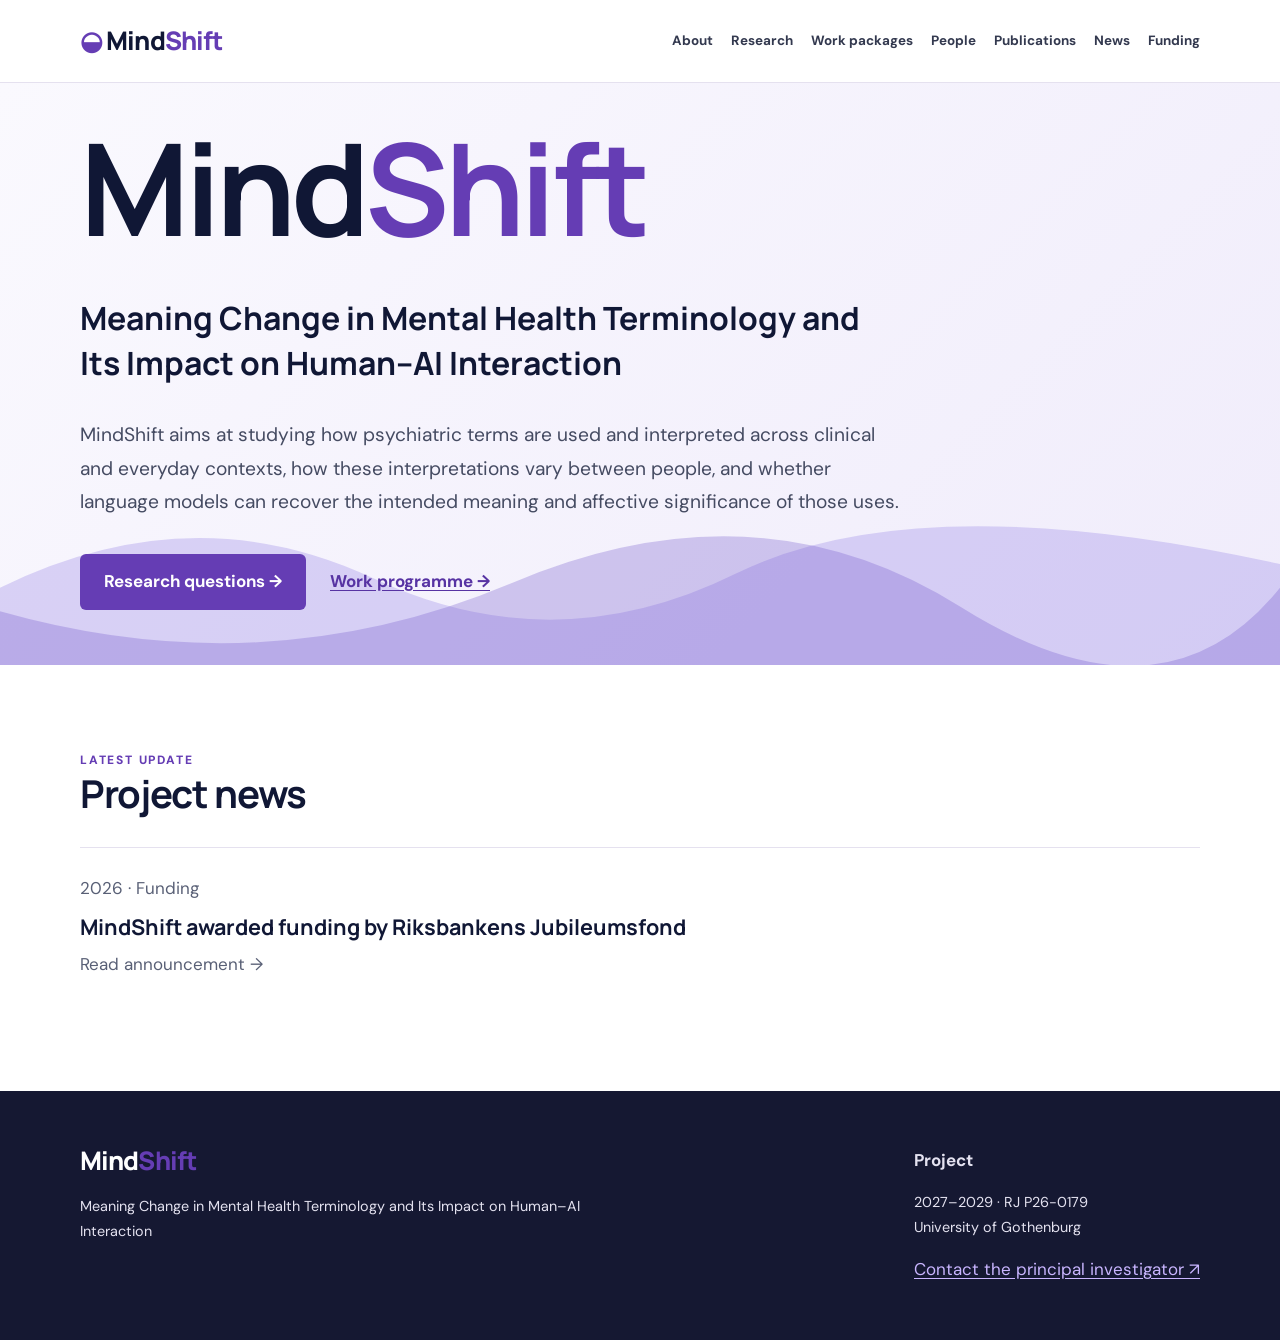
==== index.html @ d9022745 "first commit" ====
<!doctype html><html lang="en"><head><meta charset="utf-8"><meta name="viewport" content="width=device-width,initial-scale=1"><meta name="description" content="MindShift: Meaning Change in Mental Health Terminology and Its Impact on Human–AI Interaction."><title>Home | MindShift</title><link rel="stylesheet" href="styles.css"></head><body><a class="skip" href="#main">Skip to content</a><header class="header"><div class="wrap navwrap"><a class="logo" href="index.html" aria-label="MindShift home"><span class="mark">◒</span> Mind<span>Shift</span></a><button class="menu" aria-controls="navigation" aria-expanded="false">Menu ☰</button><nav id="navigation" aria-label="Main navigation"><a href="about.html" >About</a><a href="research.html" >Research</a><a href="work-packages.html" >Work packages</a><a href="people.html" >People</a><a href="publications.html" >Publications</a><a href="news.html" >News</a><a href="funding.html" >Funding</a></nav></div></header><main id="main"><section class="homehero"><div class="wrap"><h1>Mind<span>Shift</span></h1><p class="home-title">Meaning Change in Mental Health Terminology and Its Impact on Human–AI Interaction</p><p class="lede">MindShift aims at studying how psychiatric terms are used and interpreted across clinical and everyday contexts, how these interpretations vary between people, and whether language models can recover the intended meaning and affective significance of those uses.</p><div class="actions"><a class="btn" href="research.html">Research questions →</a><a class="quiet" href="work-packages.html">Work programme →</a></div></div><div class="waves" aria-hidden="true"><svg viewBox="0 0 1200 180" preserveAspectRatio="none"><path d="M0 95 Q180 -5 350 85 T690 80 T1200 70 V180 H0Z" fill="#a79ae9" opacity=".4"/><path d="M0 120 Q250 200 480 90 T900 115 T1200 95 V180 H0Z" fill="#7256c9" opacity=".3"/></svg></div></section><section class="section"><div class="wrap"><div class="eyebrow">LATEST UPDATE</div><h2>Project news</h2><a class="feature" href="news/funding-award.html"><span>2026 · Funding</span><strong>MindShift awarded funding by Riksbankens Jubileumsfond</strong><span>Read announcement →</span></a></div></section></main><footer><div class="wrap foot"><div><a class="logo" href="index.html">Mind<span>Shift</span></a><p>Meaning Change in Mental Health Terminology and Its Impact on Human–AI Interaction</p></div><div><strong>Project</strong><p>2027–2029 · RJ P26-0179<br>University of Gothenburg</p><a href="mailto:pierluigi.cassotti[at]gu.se">Contact the principal investigator ↗</a></div></div></footer><script src="script.js"></script></body></html>
---- styles.css ----
@import url('https://fonts.googleapis.com/css2?family=DM+Sans:wght@400;500;600;700&family=Manrope:wght@400;500;600;700;800&display=swap');:root{--ink:#101735;--purple:#653db4;--light:#f6f4fc;--line:#e5e1ef;--muted:#596076}*{box-sizing:border-box}html{scroll-behavior:smooth}body{margin:0;color:var(--ink);font:17px/1.75 'DM Sans',Arial,sans-serif;background:#fff}a{color:#5733a3;text-underline-offset:3px}a:hover{color:#341d6d}h1,h2,h3,.logo{font-family:Manrope,Arial,sans-serif;line-height:1.2;letter-spacing:-.035em}h1{font-size:clamp(2.6rem,5vw,4.7rem);margin:.4em 0}h2{font-size:clamp(1.8rem,3vw,2.7rem);margin:0 0 .8em}h3{font-size:1.25rem;margin:.4em 0}.wrap{width:min(1120px,calc(100% - 48px));margin:auto}.header{background:#fff;border-bottom:1px solid var(--line);position:sticky;top:0;z-index:10}.navwrap{display:flex;justify-content:space-between;align-items:center;gap:20px;min-height:82px}.logo{font-weight:800;font-size:1.6rem;color:var(--ink);text-decoration:none;white-space:nowrap}.logo span{color:var(--purple)}.mark{color:var(--purple)}nav{display:flex;align-items:center;gap:18px;flex-wrap:wrap}nav a{text-decoration:none;color:#33394f;font-size:.84rem;font-weight:700}nav a[aria-current=page]{color:var(--purple);border-bottom:2px solid var(--purple)}.menu{display:none}.skip{position:absolute;top:-100px}.skip:focus{top:0;z-index:20;background:white}.homehero{position:relative;overflow:hidden;background:linear-gradient(135deg,#faf9fe,#f0ecfb);padding:15px 0 55px}.homehero .wrap{position:relative;z-index:1}.homehero h1{font-size:clamp(4rem,10vw,8rem);margin:.1em 0}.homehero h1 span{color:var(--purple)}.home-title{font:700 clamp(1.35rem,2.5vw,2rem)/1.4 Manrope;max-width:790px}.lede{max-width:820px;font-size:1.2rem;color:#454b62}.eyebrow{font-size:.75rem;letter-spacing:.15em;font-weight:800;color:var(--purple);text-transform:uppercase}.waves{position:absolute;bottom:-3px;width:100%;height:170px}.waves svg{width:100%;height:100%}.actions{display:flex;align-items:center;gap:24px;margin-top:35px}.btn{display:inline-block;background:var(--purple);color:white;padding:13px 24px;border-radius:6px;text-decoration:none;font-weight:700}.btn:hover{background:#482487;color:white}.quiet{font-weight:700}.section{padding:85px 0}.intro{max-width:890px;font-size:1.18rem}.pagehead{padding:85px 0 75px;background:linear-gradient(115deg,#f8f7fd,#f0edfa);border-bottom:1px solid var(--line)}.pagehead h1{max-width:1050px}.prose{max-width:940px}.prose p{max-width:840px}.prose+.prose{border-top:1px solid var(--line)}.cards{display:grid;grid-template-columns:repeat(2,minmax(0,1fr));gap:22px;margin-top:30px}.card{border:1px solid var(--line);padding:28px;border-radius:10px;background:#fff}.card p{margin-bottom:0}.band,.muted{background:var(--light)}.band{padding:65px 0}.bandgrid{display:grid;grid-template-columns:1.4fr 1fr;align-items:center;gap:60px}.bandgrid img,.funding img{width:100%;max-width:390px;background:white;border:1px solid var(--line);border-radius:8px}.feature,.entry{display:flex;flex-direction:column;gap:8px;padding:26px 0;border-top:1px solid var(--line);text-decoration:none;color:var(--ink)}.feature strong,.entry strong{font:700 1.35rem/1.4 Manrope}.feature span,.entry span,.entry small{color:var(--muted)}.feature:hover strong,.entry:hover strong{color:var(--purple)}.entries{margin-top:25px}.wp{padding:42px 0;border-bottom:1px solid var(--line);max-width:900px}.wp h2{margin:.4em 0}.wp h3{font-size:1rem;margin-top:26px}.people{display:grid;grid-template-columns:1fr 1fr;gap:40px}.person{border:1px solid var(--line);border-radius:10px;overflow:hidden}.person img{width:100%;height:290px;object-fit:cover;object-position:center 30%;background:#eee}.person>div{padding:26px}.person h2{font-size:1.6rem;margin:10px 0}.affiliation{font-weight:700;color:var(--purple)}.funding{display:grid;grid-template-columns:1fr 1.4fr;gap:60px;align-items:start}.funding dl{display:grid;grid-template-columns:1fr 1.5fr;gap:12px}.funding dt{font-weight:700}.funding dd{margin:0}.small{font-size:.91rem;color:var(--muted)}.meta{background:var(--light);padding:18px}.article{max-width:800px;font-size:1.13rem}.article p{margin:0 0 1.6em}footer{background:#151832;color:#e4e2f0;padding:55px 0}.foot{display:flex;justify-content:space-between;gap:40px}.foot>div{max-width:520px}.foot .logo{color:#fff}.foot p{font-size:.9rem}.foot a:not(.logo){color:#c9b5ff}@media(max-width:900px){.menu{display:block;background:transparent;border:1px solid var(--line);border-radius:5px;padding:8px 12px;font:inherit}nav{display:none;position:absolute;top:82px;left:0;right:0;background:white;padding:20px 24px;border-bottom:1px solid var(--line);flex-direction:column;align-items:flex-start}nav.open{display:flex}.people{grid-template-columns:1fr 1fr}}@media(max-width:650px){body{font-size:16px}.wrap{width:min(100% - 34px,1120px)}.homehero{padding:70px 0 130px}.pagehead{padding:65px 0}.section{padding:60px 0}.cards,.people,.bandgrid,.funding{grid-template-columns:1fr}.foot{flex-direction:column}.funding dl{grid-template-columns:1fr}.person img{height:350px}.actions{flex-wrap:wrap}}@media(prefers-reduced-motion:reduce){html{scroll-behavior:auto}}
/* People page: circular academic profile portraits */
.people{grid-template-columns:repeat(3,minmax(0,1fr));gap:52px 34px;align-items:start}
.person{border:0;border-radius:0;overflow:visible;text-align:center;background:transparent}
.person img{display:block;width:min(100%,220px);height:auto;aspect-ratio:1/1;object-fit:cover;object-position:center center;border-radius:50%;margin:0 auto;background:#f2eef9;border:4px solid #f0ecfa}
.person>div{padding:20px 8px 0}
.person h2{font-size:1.3rem;margin:9px 0}
.person .affiliation{font-weight:500;font-size:.95rem;line-height:1.5;margin:10px auto;max-width:260px}
.person .eyebrow{font-size:.69rem}
.person p:last-child{margin:12px 0 0}
@media(max-width:900px){.people{grid-template-columns:repeat(2,minmax(0,1fr))}}
@media(max-width:550px){.people{grid-template-columns:1fr;gap:46px}.person img{width:210px}}

/* Compact title panels on internal pages */
.pagehead {
  padding: 32px 0 28px;
  min-height: 0;
}
.pagehead h1 {
  margin: 0.15em 0;
}
@media (max-width: 650px) {
  .pagehead {
    padding: 26px 0 24px;
  }
}
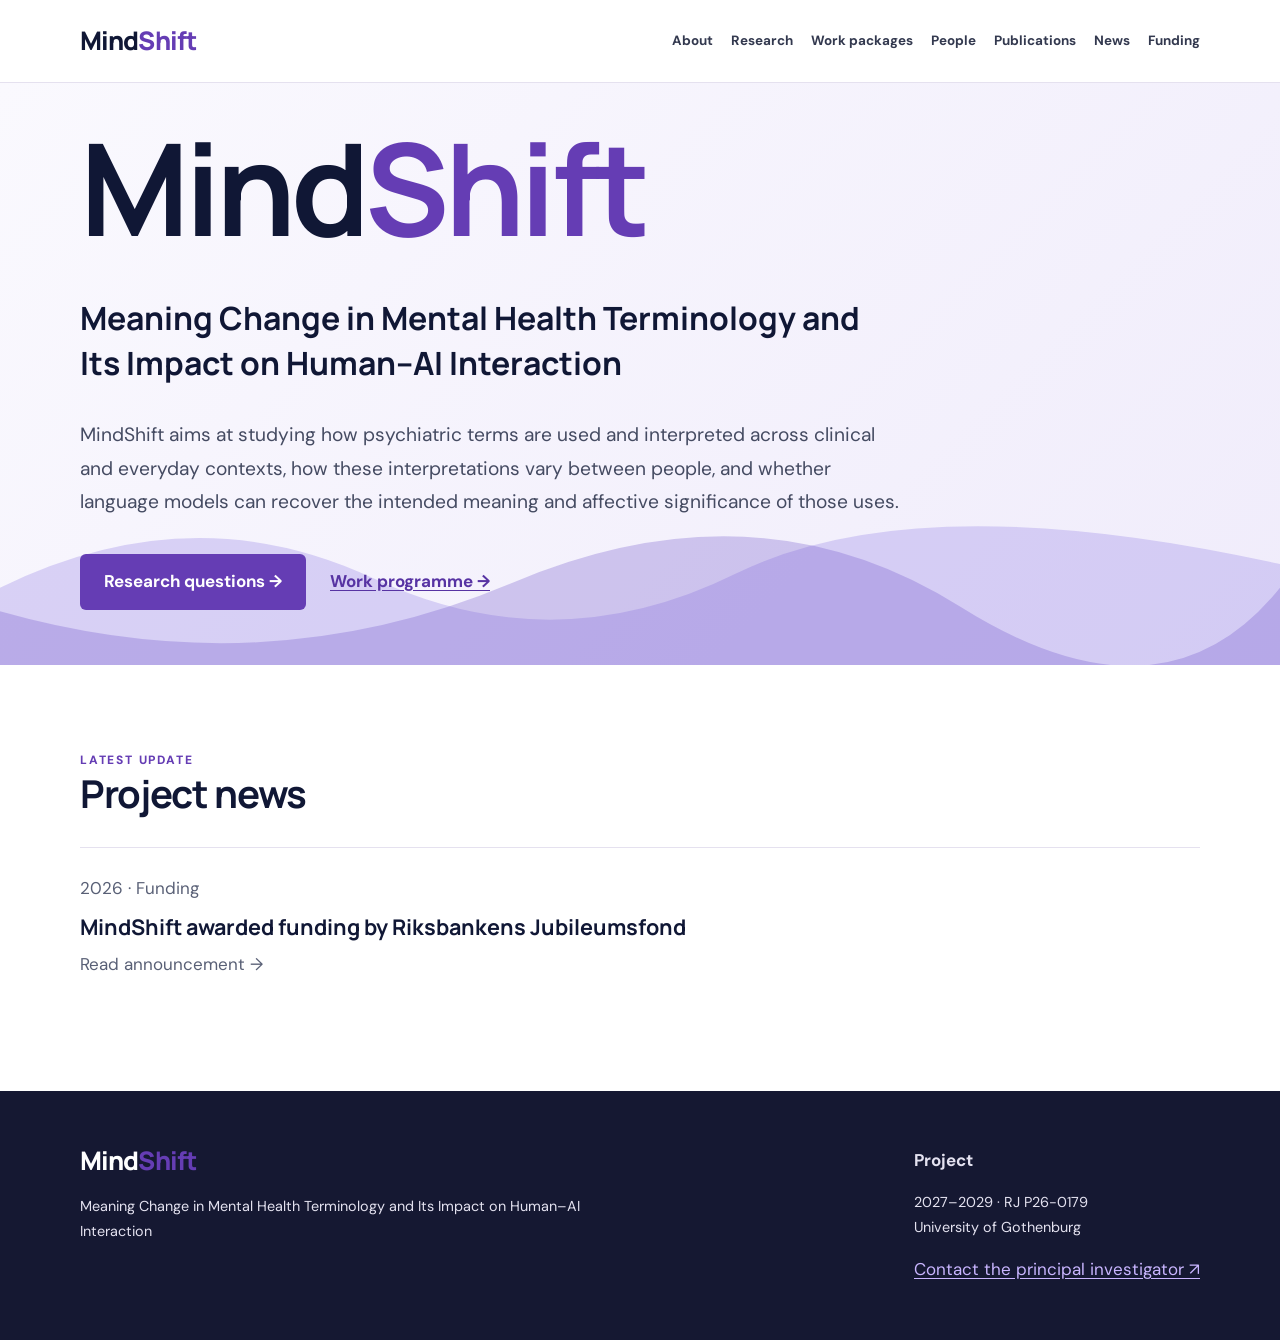
==== commit b6e0207b: "2nd commit" ====
--- a/index.html
+++ b/index.html
@@ -1 +1 @@
-<!doctype html><html lang="en"><head><meta charset="utf-8"><meta name="viewport" content="width=device-width,initial-scale=1"><meta name="description" content="MindShift: Meaning Change in Mental Health Terminology and Its Impact on Human–AI Interaction."><title>Home | MindShift</title><link rel="stylesheet" href="styles.css"></head><body><a class="skip" href="#main">Skip to content</a><header class="header"><div class="wrap navwrap"><a class="logo" href="index.html" aria-label="MindShift home"><span class="mark">◒</span> Mind<span>Shift</span></a><button class="menu" aria-controls="navigation" aria-expanded="false">Menu ☰</button><nav id="navigation" aria-label="Main navigation"><a href="about.html" >About</a><a href="research.html" >Research</a><a href="work-packages.html" >Work packages</a><a href="people.html" >People</a><a href="publications.html" >Publications</a><a href="news.html" >News</a><a href="funding.html" >Funding</a></nav></div></header><main id="main"><section class="homehero"><div class="wrap"><h1>Mind<span>Shift</span></h1><p class="home-title">Meaning Change in Mental Health Terminology and Its Impact on Human–AI Interaction</p><p class="lede">MindShift aims at studying how psychiatric terms are used and interpreted across clinical and everyday contexts, how these interpretations vary between people, and whether language models can recover the intended meaning and affective significance of those uses.</p><div class="actions"><a class="btn" href="research.html">Research questions →</a><a class="quiet" href="work-packages.html">Work programme →</a></div></div><div class="waves" aria-hidden="true"><svg viewBox="0 0 1200 180" preserveAspectRatio="none"><path d="M0 95 Q180 -5 350 85 T690 80 T1200 70 V180 H0Z" fill="#a79ae9" opacity=".4"/><path d="M0 120 Q250 200 480 90 T900 115 T1200 95 V180 H0Z" fill="#7256c9" opacity=".3"/></svg></div></section><section class="section"><div class="wrap"><div class="eyebrow">LATEST UPDATE</div><h2>Project news</h2><a class="feature" href="news/funding-award.html"><span>2026 · Funding</span><strong>MindShift awarded funding by Riksbankens Jubileumsfond</strong><span>Read announcement →</span></a></div></section></main><footer><div class="wrap foot"><div><a class="logo" href="index.html">Mind<span>Shift</span></a><p>Meaning Change in Mental Health Terminology and Its Impact on Human–AI Interaction</p></div><div><strong>Project</strong><p>2027–2029 · RJ P26-0179<br>University of Gothenburg</p><a href="mailto:pierluigi.cassotti[at]gu.se">Contact the principal investigator ↗</a></div></div></footer><script src="script.js"></script></body></html>
+<!doctype html><html lang="en"><head><meta charset="utf-8"><meta name="viewport" content="width=device-width,initial-scale=1"><meta name="description" content="MindShift: Meaning Change in Mental Health Terminology and Its Impact on Human–AI Interaction."><title>Home | MindShift</title><link rel="stylesheet" href="styles.css"></head><body><a class="skip" href="#main">Skip to content</a><header class="header"><div class="wrap navwrap"><a class="logo" href="index.html" aria-label="MindShift home">Mind<span>Shift</span></a><button class="menu" aria-controls="navigation" aria-expanded="false">Menu ☰</button><nav id="navigation" aria-label="Main navigation"><a href="about.html" >About</a><a href="research.html" >Research</a><a href="work-packages.html" >Work packages</a><a href="people.html" >People</a><a href="publications.html" >Publications</a><a href="news.html" >News</a><a href="funding.html" >Funding</a></nav></div></header><main id="main"><section class="homehero"><div class="wrap"><h1>Mind<span>Shift</span></h1><p class="home-title">Meaning Change in Mental Health Terminology and Its Impact on Human–AI Interaction</p><p class="lede">MindShift aims at studying how psychiatric terms are used and interpreted across clinical and everyday contexts, how these interpretations vary between people, and whether language models can recover the intended meaning and affective significance of those uses.</p><div class="actions"><a class="btn" href="research.html">Research questions →</a><a class="quiet" href="work-packages.html">Work programme →</a></div></div><div class="waves" aria-hidden="true"><svg viewBox="0 0 1200 180" preserveAspectRatio="none"><path d="M0 95 Q180 -5 350 85 T690 80 T1200 70 V180 H0Z" fill="#a79ae9" opacity=".4"/><path d="M0 120 Q250 200 480 90 T900 115 T1200 95 V180 H0Z" fill="#7256c9" opacity=".3"/></svg></div></section><section class="section"><div class="wrap"><div class="eyebrow">LATEST UPDATE</div><h2>Project news</h2><a class="feature" href="news/funding-award.html"><span>2026 · Funding</span><strong>MindShift awarded funding by Riksbankens Jubileumsfond</strong><span>Read announcement →</span></a></div></section></main><footer><div class="wrap foot"><div><a class="logo" href="index.html">Mind<span>Shift</span></a><p>Meaning Change in Mental Health Terminology and Its Impact on Human–AI Interaction</p></div><div><strong>Project</strong><p>2027–2029 · RJ P26-0179<br>University of Gothenburg</p><a href="mailto:pierluigi.cassotti[at]gu.se">Contact the principal investigator ↗</a></div></div></footer><script src="script.js"></script></body></html>
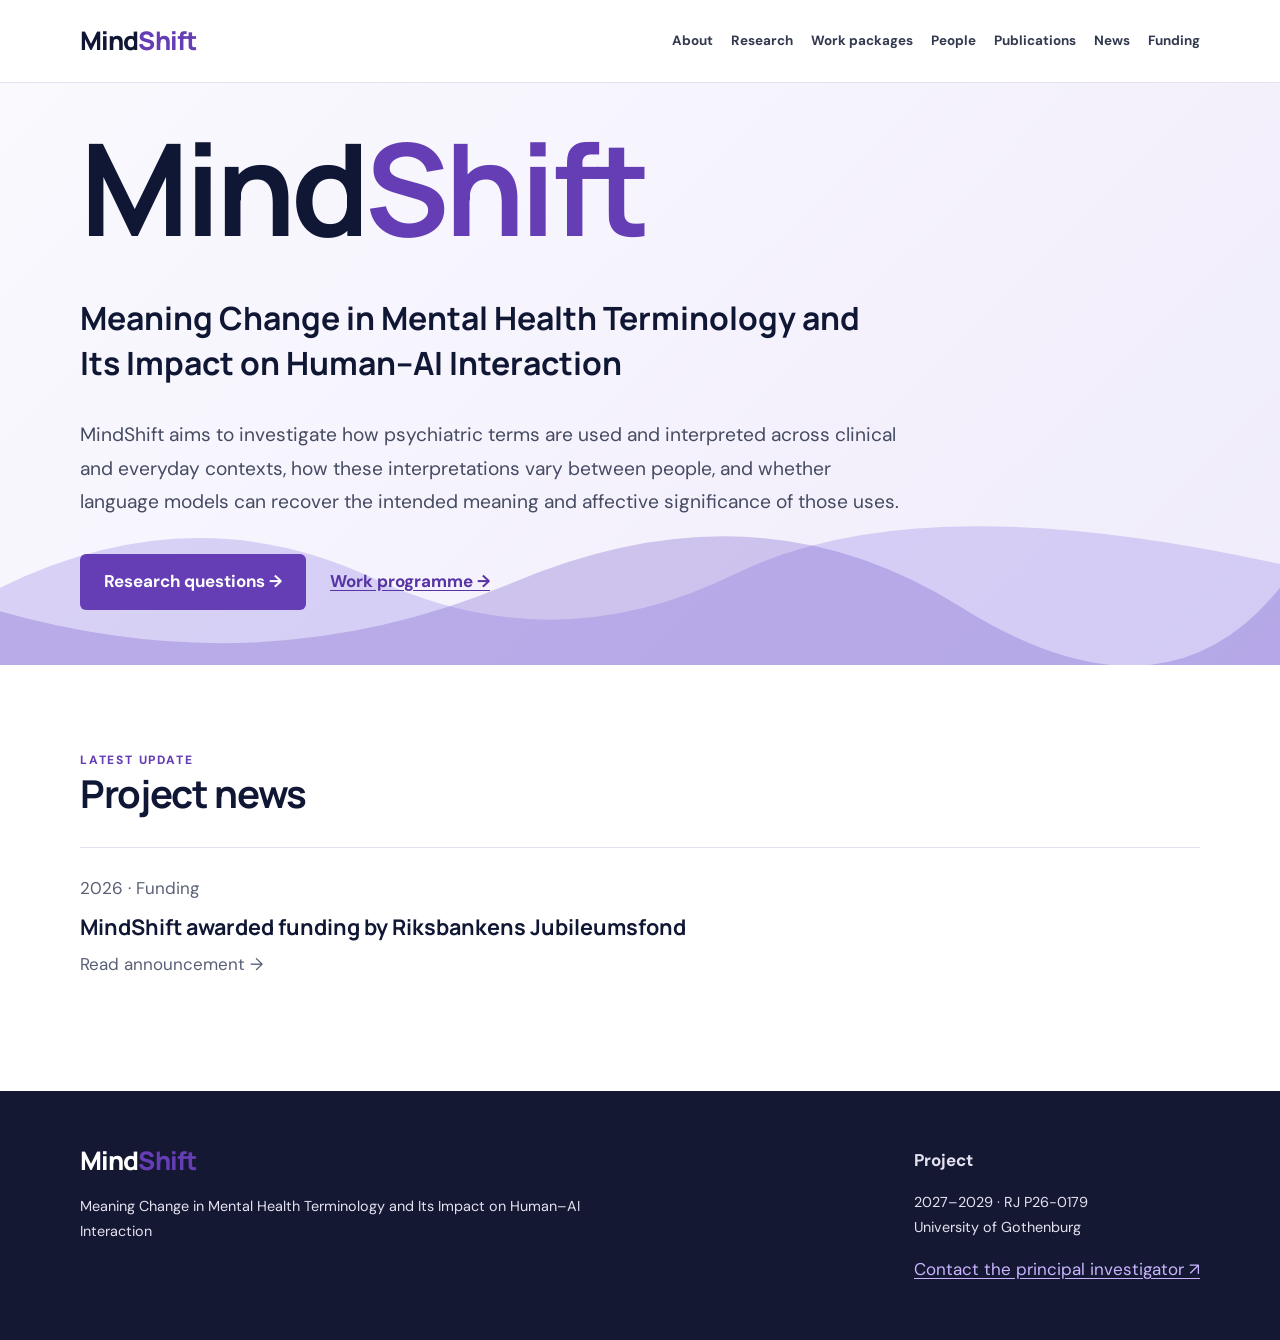
==== commit 02be2d9d: "first commit" ====
--- a/index.html
+++ b/index.html
@@ -1 +1 @@
-<!doctype html><html lang="en"><head><meta charset="utf-8"><meta name="viewport" content="width=device-width,initial-scale=1"><meta name="description" content="MindShift: Meaning Change in Mental Health Terminology and Its Impact on Human–AI Interaction."><title>Home | MindShift</title><link rel="stylesheet" href="styles.css"></head><body><a class="skip" href="#main">Skip to content</a><header class="header"><div class="wrap navwrap"><a class="logo" href="index.html" aria-label="MindShift home">Mind<span>Shift</span></a><button class="menu" aria-controls="navigation" aria-expanded="false">Menu ☰</button><nav id="navigation" aria-label="Main navigation"><a href="about.html" >About</a><a href="research.html" >Research</a><a href="work-packages.html" >Work packages</a><a href="people.html" >People</a><a href="publications.html" >Publications</a><a href="news.html" >News</a><a href="funding.html" >Funding</a></nav></div></header><main id="main"><section class="homehero"><div class="wrap"><h1>Mind<span>Shift</span></h1><p class="home-title">Meaning Change in Mental Health Terminology and Its Impact on Human–AI Interaction</p><p class="lede">MindShift aims at studying how psychiatric terms are used and interpreted across clinical and everyday contexts, how these interpretations vary between people, and whether language models can recover the intended meaning and affective significance of those uses.</p><div class="actions"><a class="btn" href="research.html">Research questions →</a><a class="quiet" href="work-packages.html">Work programme →</a></div></div><div class="waves" aria-hidden="true"><svg viewBox="0 0 1200 180" preserveAspectRatio="none"><path d="M0 95 Q180 -5 350 85 T690 80 T1200 70 V180 H0Z" fill="#a79ae9" opacity=".4"/><path d="M0 120 Q250 200 480 90 T900 115 T1200 95 V180 H0Z" fill="#7256c9" opacity=".3"/></svg></div></section><section class="section"><div class="wrap"><div class="eyebrow">LATEST UPDATE</div><h2>Project news</h2><a class="feature" href="news/funding-award.html"><span>2026 · Funding</span><strong>MindShift awarded funding by Riksbankens Jubileumsfond</strong><span>Read announcement →</span></a></div></section></main><footer><div class="wrap foot"><div><a class="logo" href="index.html">Mind<span>Shift</span></a><p>Meaning Change in Mental Health Terminology and Its Impact on Human–AI Interaction</p></div><div><strong>Project</strong><p>2027–2029 · RJ P26-0179<br>University of Gothenburg</p><a href="mailto:pierluigi.cassotti[at]gu.se">Contact the principal investigator ↗</a></div></div></footer><script src="script.js"></script></body></html>
+<!doctype html><html lang="en"><head><meta charset="utf-8"><meta name="viewport" content="width=device-width,initial-scale=1"><meta name="description" content="MindShift: Meaning Change in Mental Health Terminology and Its Impact on Human–AI Interaction."><title>Home | MindShift</title><link rel="stylesheet" href="styles.css"></head><body><a class="skip" href="#main">Skip to content</a><header class="header"><div class="wrap navwrap"><a class="logo" href="index.html" aria-label="MindShift home">Mind<span>Shift</span></a><button class="menu" aria-controls="navigation" aria-expanded="false">Menu ☰</button><nav id="navigation" aria-label="Main navigation"><a href="about.html" >About</a><a href="research.html" >Research</a><a href="work-packages.html" >Work packages</a><a href="people.html" >People</a><a href="publications.html" >Publications</a><a href="news.html" >News</a><a href="funding.html" >Funding</a></nav></div></header><main id="main"><section class="homehero"><div class="wrap"><h1>Mind<span>Shift</span></h1><p class="home-title">Meaning Change in Mental Health Terminology and Its Impact on Human–AI Interaction</p><p class="lede">MindShift aims to investigate how psychiatric terms are used and interpreted across clinical and everyday contexts, how these interpretations vary between people, and whether language models can recover the intended meaning and affective significance of those uses.</p><div class="actions"><a class="btn" href="research.html">Research questions →</a><a class="quiet" href="work-packages.html">Work programme →</a></div></div><div class="waves" aria-hidden="true"><svg viewBox="0 0 1200 180" preserveAspectRatio="none"><path d="M0 95 Q180 -5 350 85 T690 80 T1200 70 V180 H0Z" fill="#a79ae9" opacity=".4"/><path d="M0 120 Q250 200 480 90 T900 115 T1200 95 V180 H0Z" fill="#7256c9" opacity=".3"/></svg></div></section><section class="section"><div class="wrap"><div class="eyebrow">LATEST UPDATE</div><h2>Project news</h2><a class="feature" href="news/funding-award.html"><span>2026 · Funding</span><strong>MindShift awarded funding by Riksbankens Jubileumsfond</strong><span>Read announcement →</span></a></div></section></main><footer><div class="wrap foot"><div><a class="logo" href="index.html">Mind<span>Shift</span></a><p>Meaning Change in Mental Health Terminology and Its Impact on Human–AI Interaction</p></div><div><strong>Project</strong><p>2027–2029 · RJ P26-0179<br>University of Gothenburg</p><a href="mailto:pierluigi.cassotti[at]gu.se">Contact the principal investigator ↗</a></div></div></footer><script src="script.js"></script></body></html>
